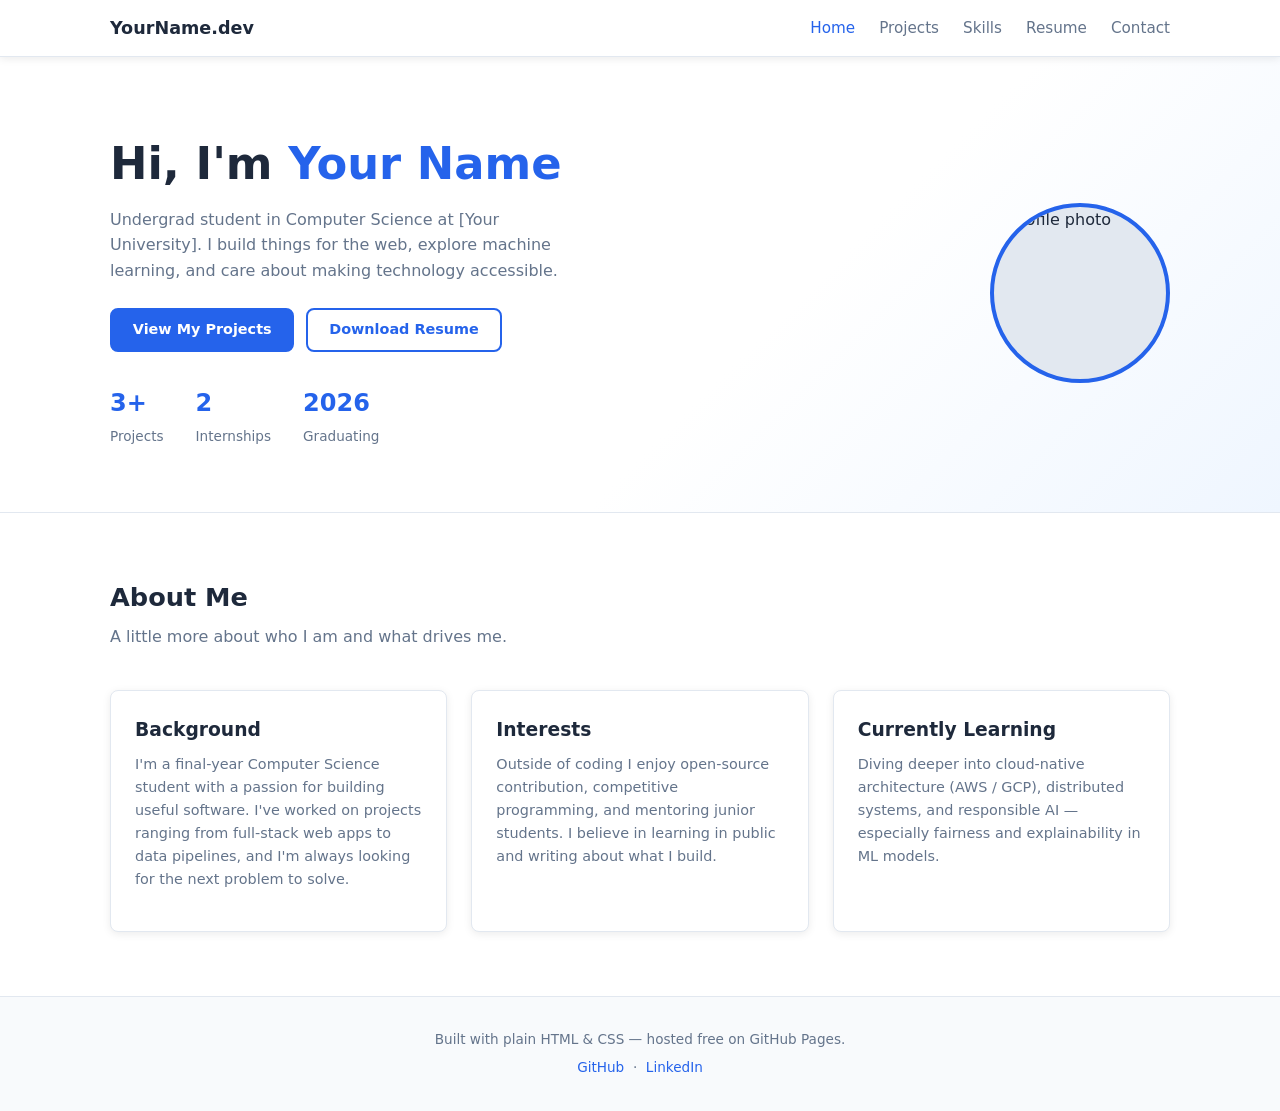
==== index.html @ 4430aba9 "Add complete undergrad e-portfolio template and tutorial - Five HTML pages: index, projects, skills," ====
<!DOCTYPE html>
<html lang="en">
<head>
  <meta charset="UTF-8" />
  <meta name="viewport" content="width=device-width, initial-scale=1.0" />
  <title>Your Name — E-Portfolio</title>
  <link rel="stylesheet" href="css/style.css" />
</head>
<body>

<!-- ── Navigation ── -->
<nav>
  <input type="checkbox" id="nav-toggle" />
  <div class="nav-inner">
    <span class="nav-brand">YourName.dev</span>
    <label class="nav-toggle-label" for="nav-toggle">
      <span></span>
    </label>
    <ul class="nav-links">
      <li><a href="index.html" class="active">Home</a></li>
      <li><a href="projects.html">Projects</a></li>
      <li><a href="skills.html">Skills</a></li>
      <li><a href="resume.html">Resume</a></li>
      <li><a href="contact.html">Contact</a></li>
    </ul>
  </div>
</nav>

<!-- ── Hero ── -->
<section class="hero">
  <div class="container hero-inner">
    <div class="hero-text">
      <h1>Hi, I'm <span>Your Name</span></h1>
      <p>
        Undergrad student in Computer Science at [Your University].
        I build things for the web, explore machine learning, and care
        about making technology accessible.
      </p>
      <div class="hero-btns">
        <a href="projects.html" class="btn">View My Projects</a>
        <a href="resume.html"   class="btn btn-outline">Download Resume</a>
      </div>
      <div class="stats">
        <div class="stat"><strong>3+</strong><span>Projects</span></div>
        <div class="stat"><strong>2</strong><span>Internships</span></div>
        <div class="stat"><strong>2026</strong><span>Graduating</span></div>
      </div>
    </div>
    <!-- Replace src with your own photo, or remove this tag -->
    <img
      src="https://via.placeholder.com/180/2563eb/ffffff?text=Photo"
      alt="Profile photo"
      class="hero-photo"
    />
  </div>
</section>

<!-- ── About ── -->
<section class="section section-alt">
  <div class="container">
    <h2 class="section-title">About Me</h2>
    <p class="section-sub">A little more about who I am and what drives me.</p>
    <div class="grid">

      <div class="card">
        <h3>Background</h3>
        <p>
          I'm a final-year Computer Science student with a passion for
          building useful software. I've worked on projects ranging from
          full-stack web apps to data pipelines, and I'm always looking
          for the next problem to solve.
        </p>
      </div>

      <div class="card">
        <h3>Interests</h3>
        <p>
          Outside of coding I enjoy open-source contribution, competitive
          programming, and mentoring junior students. I believe in learning
          in public and writing about what I build.
        </p>
      </div>

      <div class="card">
        <h3>Currently Learning</h3>
        <p>
          Diving deeper into cloud-native architecture (AWS / GCP),
          distributed systems, and responsible AI — especially fairness
          and explainability in ML models.
        </p>
      </div>

    </div>
  </div>
</section>

<!-- ── Footer ── -->
<footer>
  <p>Built with plain HTML &amp; CSS &mdash; hosted free on GitHub Pages.</p>
  <p style="margin-top:.4rem;">
    <a href="https://github.com/YourUsername">GitHub</a> &nbsp;·&nbsp;
    <a href="https://linkedin.com/in/yourhandle">LinkedIn</a>
  </p>
</footer>

</body>
</html>
---- css/style.css ----
/* ============================================================
   E-Portfolio Template — single shared stylesheet
   Students: change the 4 CSS variables below to retheme everything
   ============================================================ */

:root {
  --accent:    #2563eb;   /* primary colour — buttons, links, highlights */
  --accent-dark: #1d4ed8;
  --bg:        #f8fafc;   /* page background */
  --surface:   #ffffff;   /* card / panel background */
  --text:      #1e293b;   /* body text */
  --muted:     #64748b;   /* secondary / placeholder text */
  --border:    #e2e8f0;
  --radius:    0.5rem;
  --shadow:    0 2px 8px rgba(0,0,0,.08);
  --font:      'Segoe UI', system-ui, sans-serif;
  --max-w:     1100px;
}

/* ── Reset ── */
*, *::before, *::after { box-sizing: border-box; margin: 0; padding: 0; }
html { scroll-behavior: smooth; }
body {
  font-family: var(--font);
  background: var(--bg);
  color: var(--text);
  line-height: 1.6;
}
img { max-width: 100%; display: block; }
a { color: var(--accent); text-decoration: none; }
a:hover { text-decoration: underline; }

/* ── Layout helpers ── */
.container { max-width: var(--max-w); margin: 0 auto; padding: 0 1.25rem; }
.section    { padding: 4rem 0; }
.section-alt { background: var(--surface); }

/* ── Nav ── */
nav {
  position: sticky; top: 0; z-index: 100;
  background: var(--surface);
  border-bottom: 1px solid var(--border);
  box-shadow: var(--shadow);
}
.nav-inner {
  display: flex; align-items: center; justify-content: space-between;
  max-width: var(--max-w); margin: 0 auto; padding: 0 1.25rem;
  height: 3.5rem;
}
.nav-brand { font-weight: 700; font-size: 1.1rem; color: var(--text); }
.nav-links { display: flex; gap: 1.5rem; list-style: none; }
.nav-links a { color: var(--muted); font-size: .95rem; transition: color .2s; }
.nav-links a:hover, .nav-links a.active { color: var(--accent); text-decoration: none; }

/* Mobile nav — pure CSS checkbox trick */
.nav-toggle-label { display: none; cursor: pointer; padding: .5rem; }
.nav-toggle-label span,
.nav-toggle-label span::before,
.nav-toggle-label span::after {
  display: block; width: 22px; height: 2px;
  background: var(--text); border-radius: 2px;
  transition: transform .3s;
}
.nav-toggle-label span::before { content: ''; margin-top: 5px; }
.nav-toggle-label span::after  { content: ''; margin-top: 5px; }
#nav-toggle { display: none; }

@media (max-width: 600px) {
  .nav-toggle-label { display: block; }
  .nav-links {
    display: none; flex-direction: column; gap: 0;
    position: absolute; top: 3.5rem; left: 0; right: 0;
    background: var(--surface);
    border-bottom: 1px solid var(--border);
  }
  .nav-links a { display: block; padding: .75rem 1.25rem; border-top: 1px solid var(--border); }
  #nav-toggle:checked ~ .nav-inner .nav-links { display: flex; }
}

/* ── Buttons ── */
.btn {
  display: inline-block; padding: .55rem 1.3rem;
  background: var(--accent); color: #fff;
  border-radius: var(--radius); font-size: .9rem; font-weight: 600;
  border: 2px solid var(--accent); transition: background .2s, color .2s;
}
.btn:hover { background: var(--accent-dark); border-color: var(--accent-dark); text-decoration: none; }
.btn-outline {
  background: transparent; color: var(--accent);
}
.btn-outline:hover { background: var(--accent); color: #fff; }

/* ── Hero ── */
.hero {
  padding: 5rem 0 4rem;
  background: linear-gradient(135deg, var(--surface) 60%, #eff6ff 100%);
  border-bottom: 1px solid var(--border);
}
.hero-inner {
  display: flex; align-items: center; gap: 3rem;
  flex-wrap: wrap;
}
.hero-text { flex: 1; min-width: 260px; }
.hero-text h1 { font-size: clamp(1.8rem, 4vw, 2.8rem); line-height: 1.2; }
.hero-text h1 span { color: var(--accent); }
.hero-text p { color: var(--muted); margin: 1rem 0 1.5rem; max-width: 480px; }
.hero-btns { display: flex; gap: .75rem; flex-wrap: wrap; }
.hero-photo {
  width: 180px; height: 180px; border-radius: 50%;
  object-fit: cover; border: 4px solid var(--accent);
  background: var(--border);
  flex-shrink: 0;
}
.stats { display: flex; gap: 2rem; margin-top: 2rem; flex-wrap: wrap; }
.stat strong { display: block; font-size: 1.5rem; color: var(--accent); }
.stat span { font-size: .85rem; color: var(--muted); }

/* ── Section headings ── */
.section-title {
  font-size: 1.6rem; margin-bottom: .4rem;
}
.section-sub {
  color: var(--muted); margin-bottom: 2.5rem;
}

/* ── Cards grid ── */
.grid {
  display: grid;
  grid-template-columns: repeat(auto-fit, minmax(280px, 1fr));
  gap: 1.5rem;
}
.card {
  background: var(--surface); border: 1px solid var(--border);
  border-radius: var(--radius); padding: 1.5rem;
  box-shadow: var(--shadow); transition: transform .2s, box-shadow .2s;
}
.card:hover { transform: translateY(-3px); box-shadow: 0 6px 18px rgba(0,0,0,.12); }
.card h3 { margin-bottom: .5rem; }
.card p  { color: var(--muted); font-size: .9rem; margin-bottom: 1rem; }
.badge-row { display: flex; flex-wrap: wrap; gap: .4rem; margin-bottom: 1rem; }
.badge {
  font-size: .75rem; padding: .2rem .6rem;
  background: #eff6ff; color: var(--accent);
  border-radius: 999px; border: 1px solid #bfdbfe;
}

/* ── Skills ── */
.skill-list { display: flex; flex-direction: column; gap: 1rem; }
.skill-item label {
  display: flex; justify-content: space-between;
  font-size: .9rem; margin-bottom: .3rem;
}
.skill-bar {
  height: 8px; background: var(--border); border-radius: 999px; overflow: hidden;
}
.skill-bar-fill {
  height: 100%; background: var(--accent); border-radius: 999px;
  animation: grow .8s ease forwards;
  transform-origin: left;
}
@keyframes grow { from { width: 0; } }

.soft-grid {
  display: flex; flex-wrap: wrap; gap: .6rem; margin-top: 1.5rem;
}
.soft-badge {
  padding: .4rem 1rem; border-radius: 999px;
  background: var(--surface); border: 1px solid var(--border);
  font-size: .85rem;
}

/* ── Timeline (resume) ── */
.timeline { position: relative; padding-left: 2rem; }
.timeline::before {
  content: ''; position: absolute;
  left: .6rem; top: 0; bottom: 0;
  width: 2px; background: var(--border);
}
.timeline-item { position: relative; margin-bottom: 2rem; }
.timeline-dot {
  position: absolute; left: -2rem; top: .3rem;
  width: 14px; height: 14px; border-radius: 50%;
  background: var(--accent); border: 2px solid var(--surface);
  box-shadow: 0 0 0 2px var(--accent);
}
.timeline-item h4 { font-size: 1rem; }
.timeline-item .meta {
  font-size: .82rem; color: var(--muted); margin-bottom: .3rem;
}
.timeline-item p { font-size: .9rem; color: var(--muted); }

/* ── Contact form ── */
.contact-grid {
  display: grid; grid-template-columns: 1fr 1fr; gap: 3rem; align-items: start;
}
@media (max-width: 600px) { .contact-grid { grid-template-columns: 1fr; } }

.form-group { margin-bottom: 1.2rem; }
.form-group label { display: block; font-size: .9rem; margin-bottom: .35rem; font-weight: 500; }
.form-group input,
.form-group textarea,
.form-group select {
  width: 100%; padding: .6rem .85rem;
  border: 1px solid var(--border); border-radius: var(--radius);
  font-family: var(--font); font-size: .95rem; color: var(--text);
  background: var(--surface); transition: border-color .2s;
}
.form-group input:focus,
.form-group textarea:focus {
  outline: none; border-color: var(--accent);
  box-shadow: 0 0 0 3px rgba(37,99,235,.15);
}
.form-group textarea { resize: vertical; min-height: 130px; }

.social-links { display: flex; flex-direction: column; gap: .9rem; }
.social-link {
  display: flex; align-items: center; gap: .75rem;
  padding: .75rem 1rem; border: 1px solid var(--border);
  border-radius: var(--radius); background: var(--surface);
  color: var(--text); transition: border-color .2s, box-shadow .2s;
}
.social-link:hover { border-color: var(--accent); box-shadow: var(--shadow); text-decoration: none; }
.social-icon { font-size: 1.2rem; width: 1.5rem; text-align: center; }

/* ── Footer ── */
footer {
  text-align: center; padding: 2rem 1rem;
  border-top: 1px solid var(--border);
  color: var(--muted); font-size: .85rem;
}
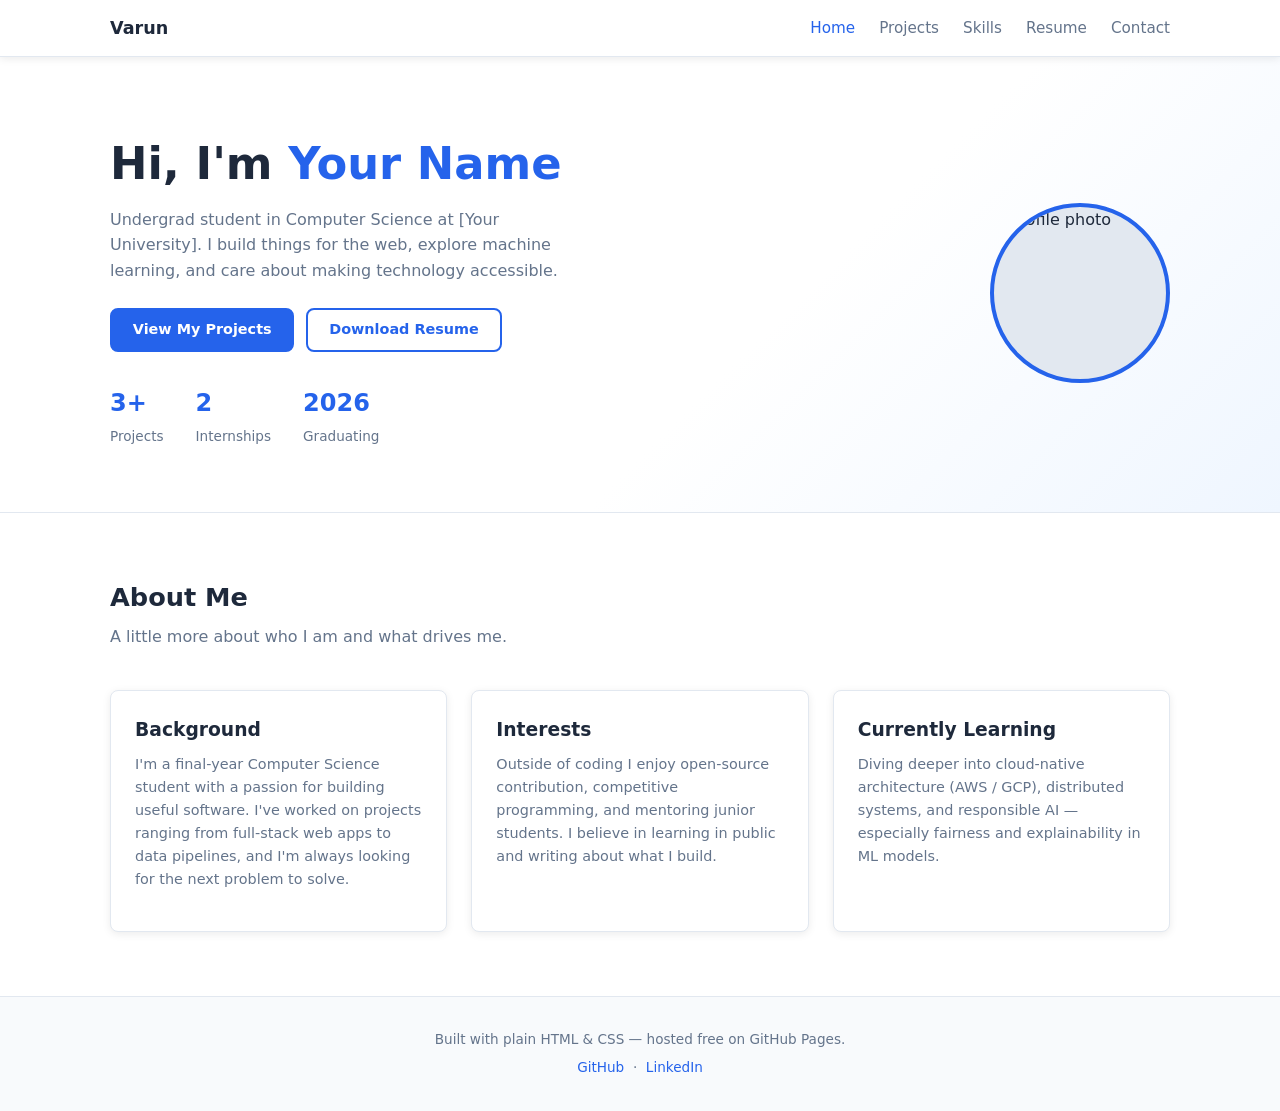
==== commit ba2a3a09: "Update index.html" ====
--- a/index.html
+++ b/index.html
@@ -3,7 +3,7 @@
 <head>
   <meta charset="UTF-8" />
   <meta name="viewport" content="width=device-width, initial-scale=1.0" />
-  <title>Your Name — E-Portfolio</title>
+  <title>Varun Kannepalli — E-Portfolio</title>
   <link rel="stylesheet" href="css/style.css" />
 </head>
 <body>
@@ -12,7 +12,7 @@
 <nav>
   <input type="checkbox" id="nav-toggle" />
   <div class="nav-inner">
-    <span class="nav-brand">YourName.dev</span>
+    <span class="nav-brand">Varun </span>
     <label class="nav-toggle-label" for="nav-toggle">
       <span></span>
     </label>
@@ -46,9 +46,9 @@
         <div class="stat"><strong>2026</strong><span>Graduating</span></div>
       </div>
     </div>
-    <!-- Replace src with your own photo, or remove this tag -->
+    <!-- Add your photo: upload a file called profile.jpg into the images/ folder -->
     <img
-      src="https://via.placeholder.com/180/2563eb/ffffff?text=Photo"
+      src="images/profile.jpg"
       alt="Profile photo"
       class="hero-photo"
     />
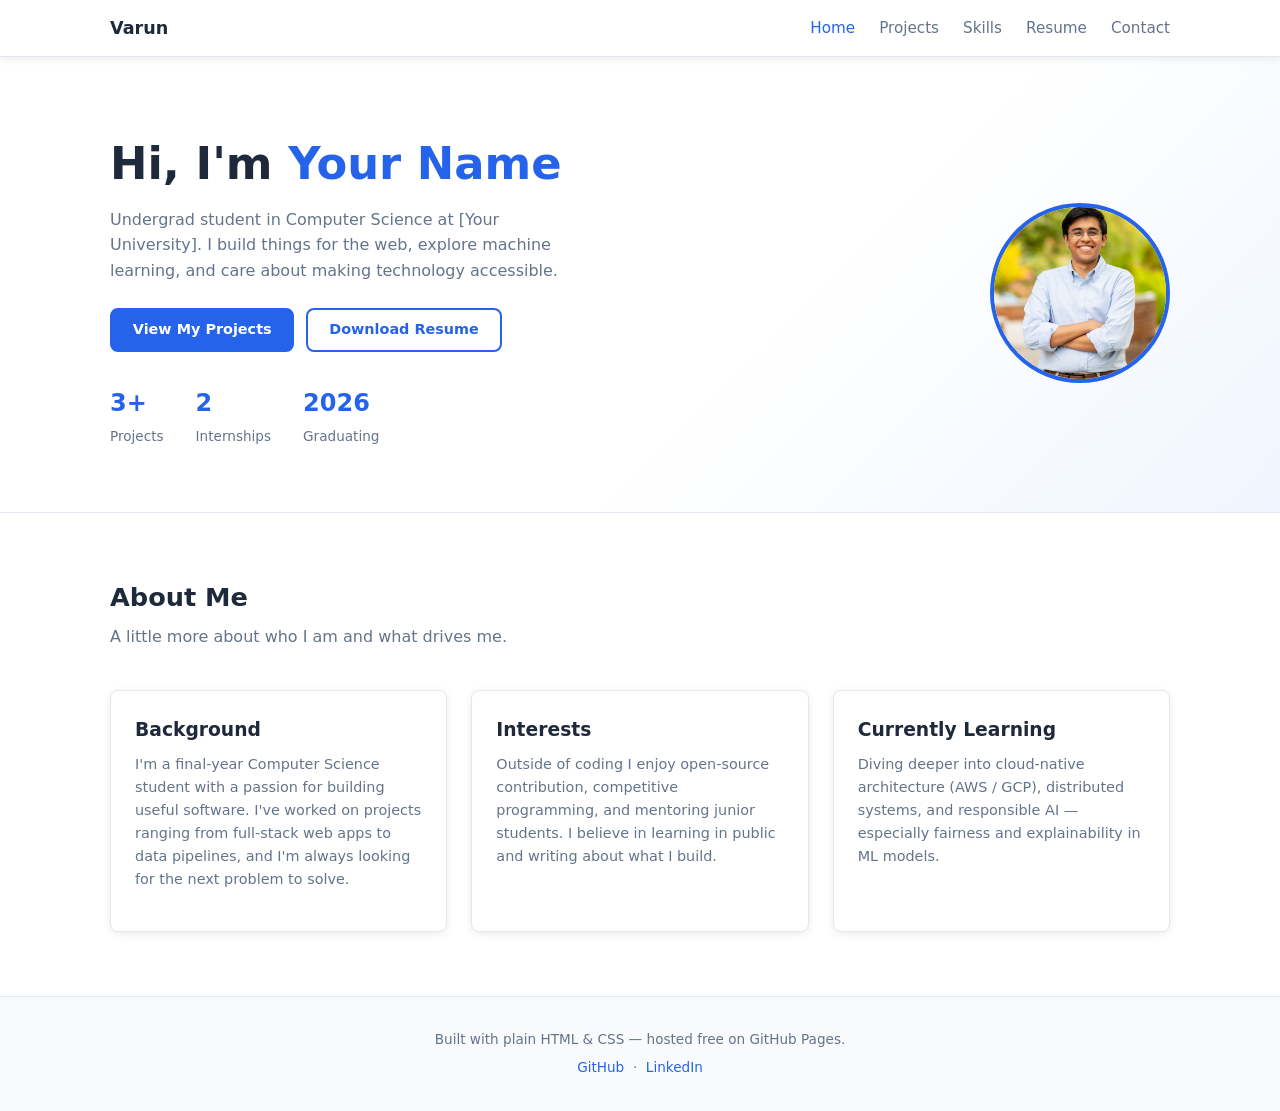
==== commit 096ce9c2: "Update index.html" ====
--- a/index.html
+++ b/index.html
@@ -48,7 +48,7 @@
     </div>
     <!-- Add your photo: upload a file called profile.jpg into the images/ folder -->
     <img
-      src="images/profile.jpg"
+      src="images/IMG-20260602-WA0012.jpg"
       alt="Profile photo"
       class="hero-photo"
     />
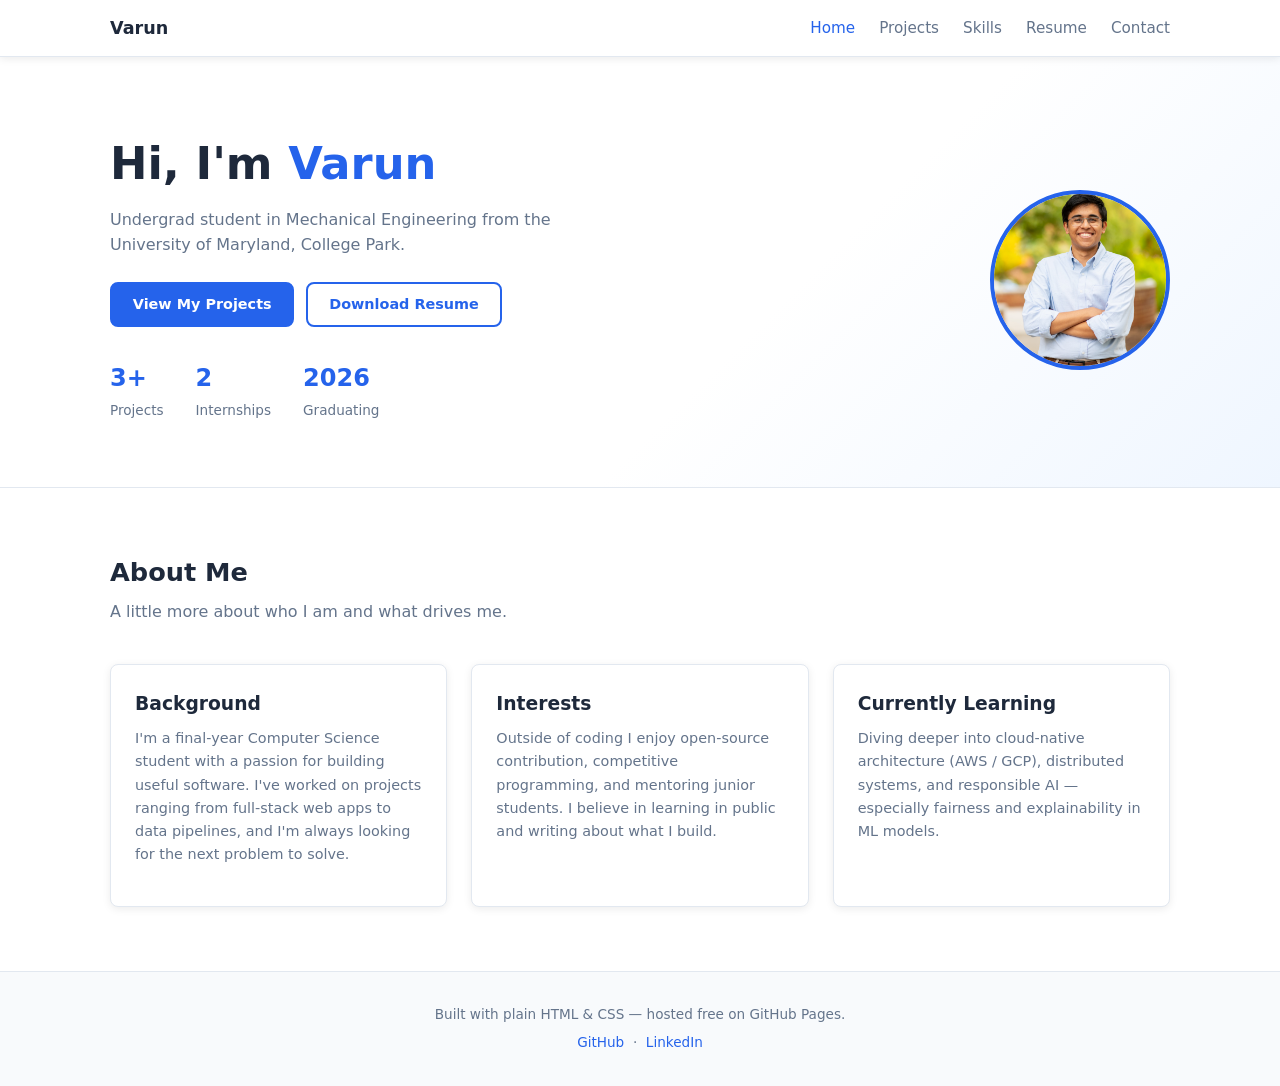
==== commit 54671416: "Update index.html" ====
--- a/index.html
+++ b/index.html
@@ -30,11 +30,9 @@
 <section class="hero">
   <div class="container hero-inner">
     <div class="hero-text">
-      <h1>Hi, I'm <span>Your Name</span></h1>
+      <h1>Hi, I'm <span>Varun</span></h1>
       <p>
-        Undergrad student in Computer Science at [Your University].
-        I build things for the web, explore machine learning, and care
-        about making technology accessible.
+        Undergrad student in Mechanical Engineering from the University of Maryland, College Park.
       </p>
       <div class="hero-btns">
         <a href="projects.html" class="btn">View My Projects</a>
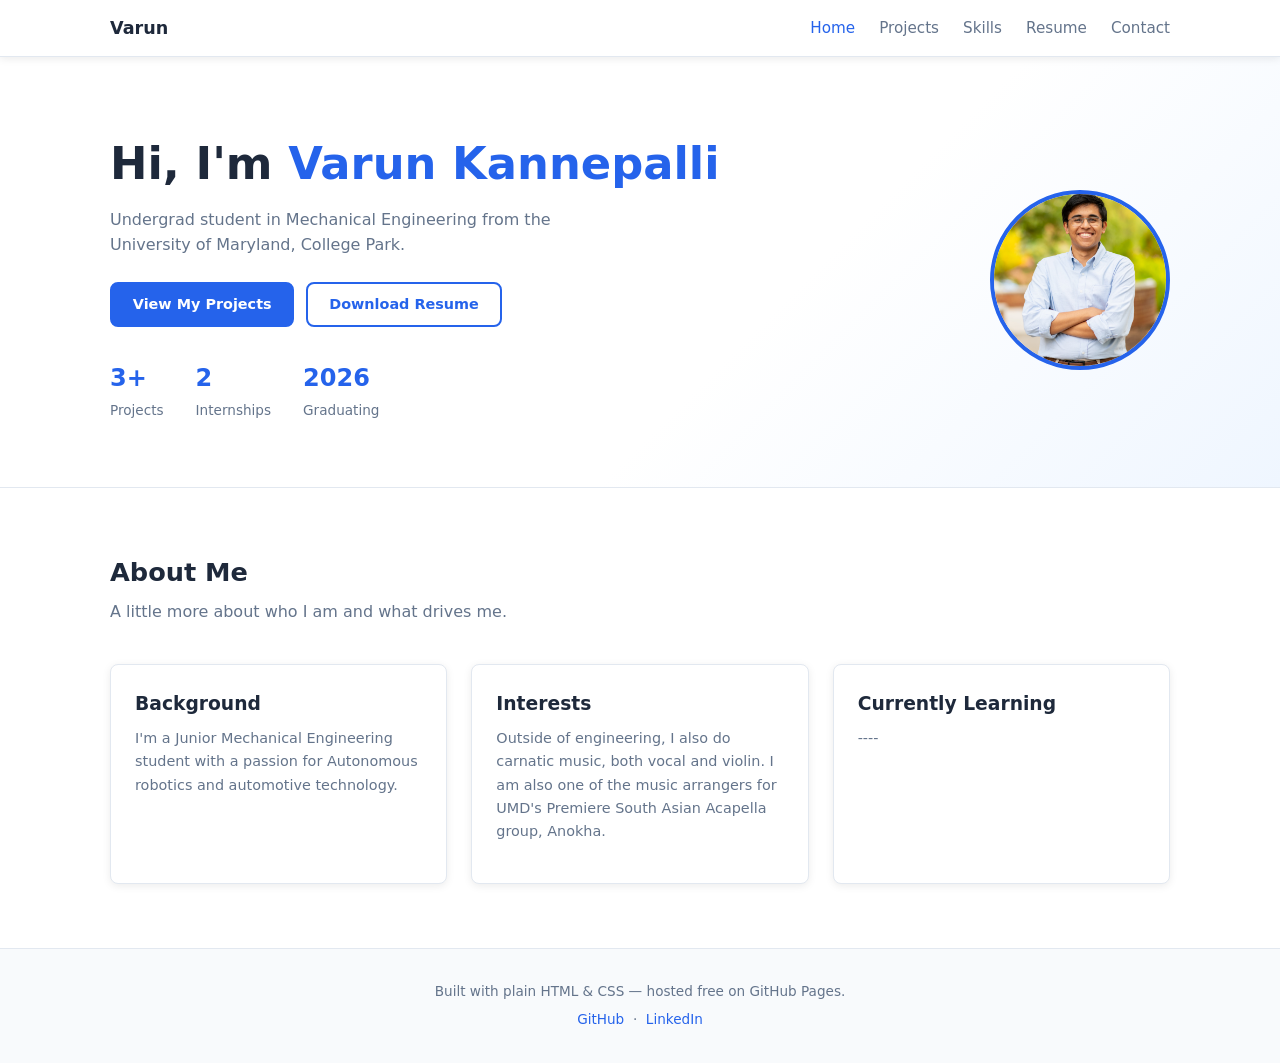
==== commit 76b5c257: "Update index.html" ====
--- a/index.html
+++ b/index.html
@@ -30,7 +30,7 @@
 <section class="hero">
   <div class="container hero-inner">
     <div class="hero-text">
-      <h1>Hi, I'm <span>Varun</span></h1>
+      <h1>Hi, I'm <span>Varun Kannepalli</span></h1>
       <p>
         Undergrad student in Mechanical Engineering from the University of Maryland, College Park.
       </p>
@@ -63,28 +63,24 @@
       <div class="card">
         <h3>Background</h3>
         <p>
-          I'm a final-year Computer Science student with a passion for
-          building useful software. I've worked on projects ranging from
-          full-stack web apps to data pipelines, and I'm always looking
-          for the next problem to solve.
+          I'm a Junior Mechanical Engineering student with a passion for
+          Autonomous robotics and automotive technology. 
         </p>
       </div>
 
       <div class="card">
         <h3>Interests</h3>
         <p>
-          Outside of coding I enjoy open-source contribution, competitive
-          programming, and mentoring junior students. I believe in learning
-          in public and writing about what I build.
+          Outside of engineering, I also do carnatic music, both vocal and violin. 
+          I am also one of the music arrangers for UMD's Premiere South Asian 
+          Acapella group, Anokha. 
         </p>
       </div>
 
       <div class="card">
         <h3>Currently Learning</h3>
         <p>
-          Diving deeper into cloud-native architecture (AWS / GCP),
-          distributed systems, and responsible AI — especially fairness
-          and explainability in ML models.
+        ----
         </p>
       </div>
 
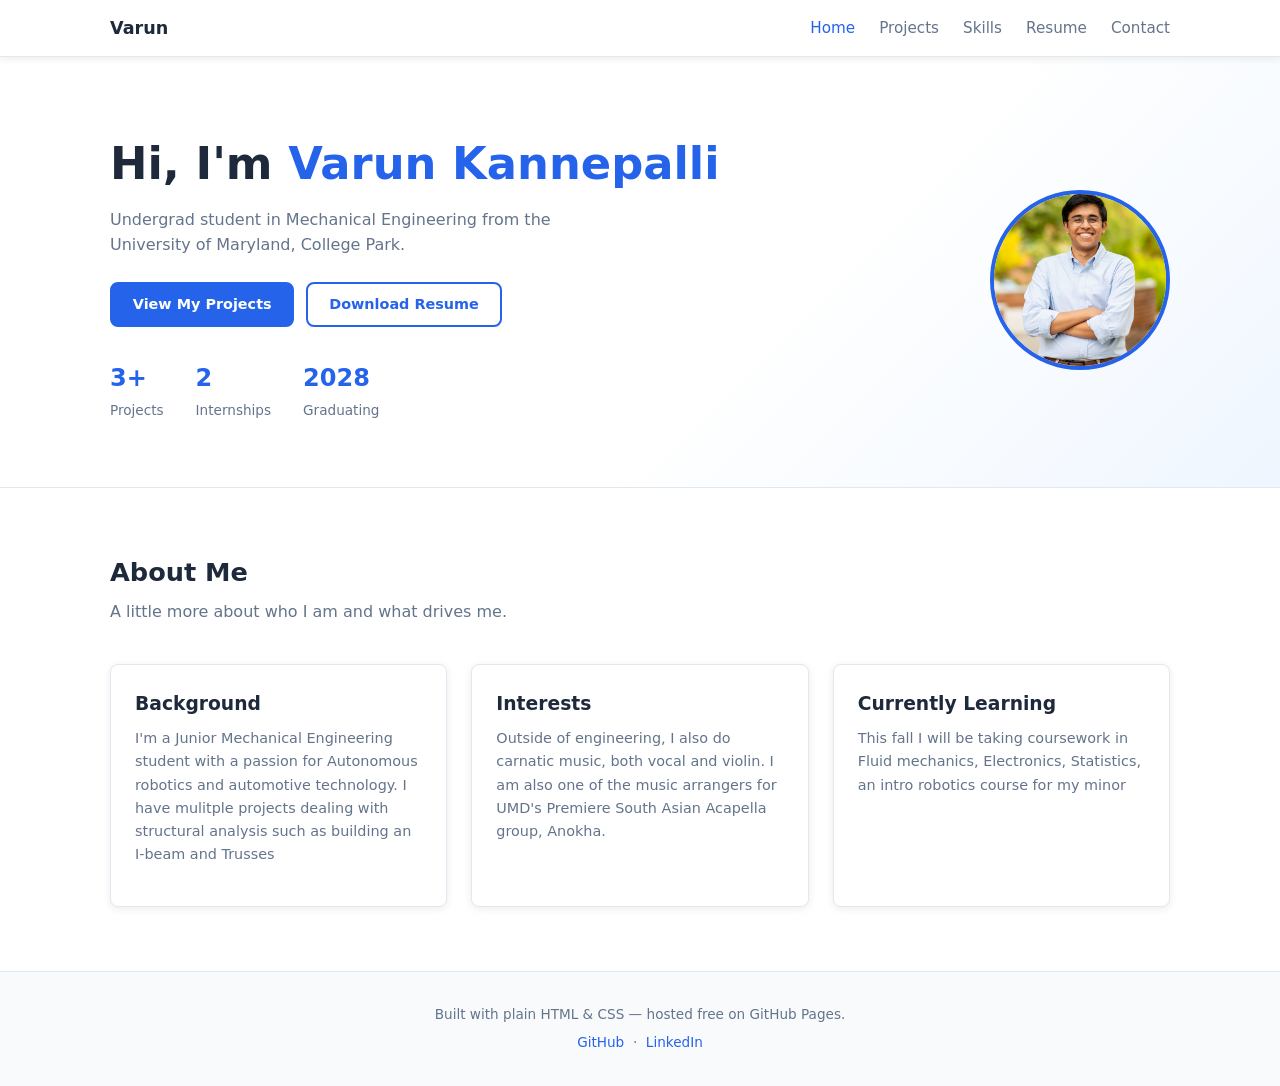
==== commit a0d92777: "Update index.html" ====
--- a/index.html
+++ b/index.html
@@ -41,7 +41,7 @@
       <div class="stats">
         <div class="stat"><strong>3+</strong><span>Projects</span></div>
         <div class="stat"><strong>2</strong><span>Internships</span></div>
-        <div class="stat"><strong>2026</strong><span>Graduating</span></div>
+        <div class="stat"><strong>2028</strong><span>Graduating</span></div>
       </div>
     </div>
     <!-- Add your photo: upload a file called profile.jpg into the images/ folder -->
@@ -64,7 +64,8 @@
         <h3>Background</h3>
         <p>
           I'm a Junior Mechanical Engineering student with a passion for
-          Autonomous robotics and automotive technology. 
+          Autonomous robotics and automotive technology. I have mulitple projects
+          dealing with structural analysis such as building an I-beam and Trusses
         </p>
       </div>
 
@@ -80,7 +81,9 @@
       <div class="card">
         <h3>Currently Learning</h3>
         <p>
-        ----
+        This fall I will be taking coursework in 
+        Fluid mechanics, Electronics, Statistics, an intro robotics 
+        course for my minor 
         </p>
       </div>
 
